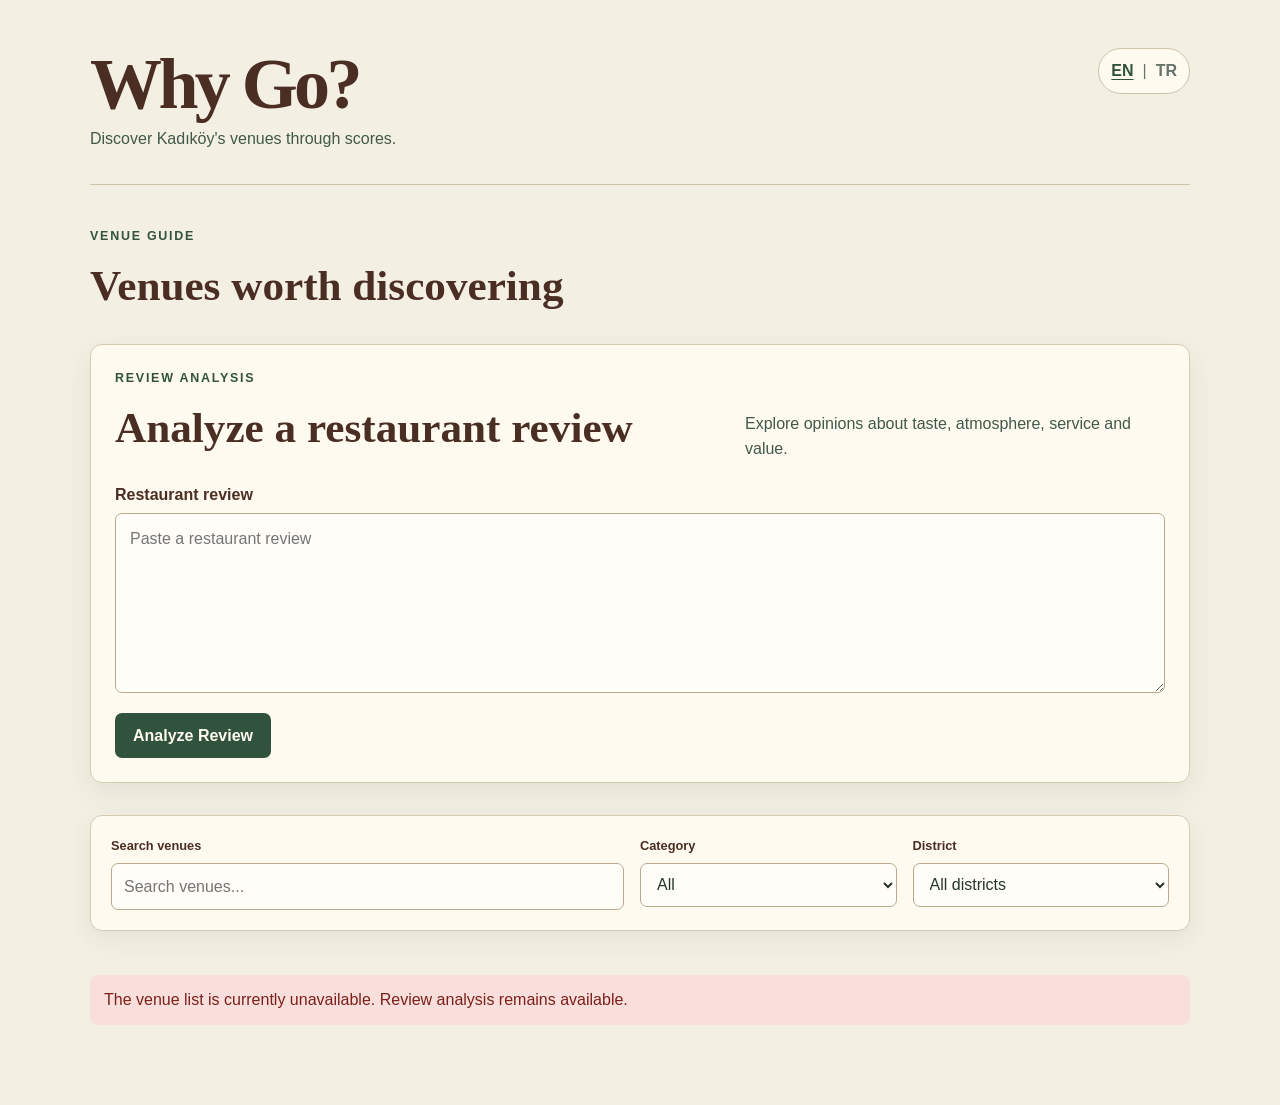
==== frontend/index.html @ 30055acd "Initial release of multilingual venue review analyzer" ====
<!DOCTYPE html>
<html lang="en">
<head>
  <meta charset="UTF-8">
  <meta name="viewport" content="width=device-width, initial-scale=1.0">
  <title>Why Go?</title>
  <link rel="stylesheet" href="css/style.css">
</head>
<body data-title-key="meta.indexTitle">
  <header class="site-header">
    <div class="site-header-top">
      <div>
        <h1 class="site-name" data-i18n="site.name">Why Go?</h1>
        <p data-i18n="site.tagline">Discover Kadıköy's venues through scores.</p>
      </div>
      <div class="language-switcher" role="group" data-i18n-aria-label="language.label" aria-label="Interface language">
        <button type="button" data-ui-language="en" aria-pressed="true">EN</button>
        <span aria-hidden="true">|</span>
        <button type="button" data-ui-language="tr" aria-pressed="false">TR</button>
      </div>
    </div>
  </header>

  <main>
    <div class="page-heading">
      <p class="eyebrow" data-i18n="page.eyebrow">Venue guide</p>
      <h2 data-i18n="page.heading">Venues worth discovering</h2>
    </div>

    <section class="review-analyzer" aria-labelledby="review-analyzer-title">
      <div class="review-analyzer-heading">
        <div>
          <p class="eyebrow" data-i18n="analyzer.eyebrow">Review analysis</p>
          <h2 id="review-analyzer-title" data-i18n="analyzer.title">Analyze a restaurant review</h2>
        </div>
        <p data-i18n="analyzer.description">Explore opinions about taste, atmosphere, service and value.</p>
      </div>

      <label class="review-input-label" for="review-text" data-i18n="analyzer.inputLabel">Restaurant review</label>
      <textarea
        id="review-text"
        rows="6"
        placeholder="Paste a restaurant review"
        data-i18n-placeholder="analyzer.placeholder"
      ></textarea>

      <div class="review-actions">
        <button id="analyze-review-button" type="button" data-i18n="analyzer.button">Analyze Review</button>
        <span id="analysis-status" role="status" aria-live="polite"></span>
      </div>

      <p id="analysis-error" class="analysis-error" role="alert" hidden></p>

      <div id="analysis-results" class="analysis-results" hidden>
        <div id="aspect-results" class="aspect-results"></div>
        <details class="analysis-details">
          <summary data-i18n="analyzer.details">Analysis details</summary>
          <div id="analysis-details-content"></div>
        </details>
      </div>
    </section>

    <div class="filters">
      <label>
        <span data-i18n="filters.search">Search venues</span>
        <input type="search" id="search-input" placeholder="Search venues..." data-i18n-placeholder="filters.searchPlaceholder">
      </label>

      <label>
        <span data-i18n="filters.category">Category</span>
        <select id="category-filter">
          <option value="all" data-i18n="filters.allCategories">All</option>
          <option value="Cafe" data-i18n="category.cafe">Cafe</option>
          <option value="Bakery Cafe" data-i18n="category.bakeryCafe">Bakery Cafe</option>
          <option value="Restaurant" data-i18n="category.restaurant">Restaurant</option>
          <option value="Pub" data-i18n="category.pub">Pub</option>
        </select>
      </label>

      <label>
        <span data-i18n="filters.district">District</span>
        <select id="district-filter">
          <option value="all" data-i18n="filters.allDistricts">All districts</option>
          <option value="Kadıköy">Kadıköy</option>
        </select>
      </label>
    </div>

    <div id="places-container" class="places-container"></div>
  </main>

  <script src="js/i18n.js"></script>
  <script src="js/app.js"></script>
  <script src="js/analyzer.js"></script>
</body>
</html>
---- frontend/css/style.css ----
* {
  box-sizing: border-box;
}

body {
  margin: 0;
  font-family: Arial, Helvetica, sans-serif;
  line-height: 1.6;
  color: #24352c;
  background-color: #f4efe3;
}

header,
main {
  width: min(1100px, calc(100% - 40px));
  margin-right: auto;
  margin-left: auto;
}

.site-header {
  padding: 48px 0 32px;
  border-bottom: 1px solid #cfc3aa;
}

.site-header-top {
  display: flex;
  align-items: flex-start;
  justify-content: space-between;
  gap: 24px;
}

.language-switcher {
  display: inline-flex;
  align-items: center;
  gap: 7px;
  padding: 7px 10px;
  border: 1px solid #cfc3aa;
  border-radius: 999px;
  color: #65736b;
  background-color: #fffaf0;
}

.language-switcher button {
  padding: 2px;
  border: 0;
  font: inherit;
  font-weight: 700;
  color: #65736b;
  background: transparent;
  cursor: pointer;
}

.language-switcher button.is-active {
  color: #31533e;
  text-decoration: underline;
  text-underline-offset: 3px;
}

.language-switcher button:focus-visible {
  outline: 2px solid #31533e;
  outline-offset: 3px;
}

.site-header p {
  margin: 6px 0 0;
  color: #40594a;
}

.site-name {
  margin: 0;
  font-family: Georgia, "Times New Roman", serif;
  font-size: clamp(2.5rem, 7vw, 4.5rem);
  font-weight: 700;
  line-height: 1;
  letter-spacing: -0.05em;
  color: #4b2e23;
  text-decoration: none;
}

main {
  padding: 42px 0 64px;
}

.page-heading {
  margin-bottom: 24px;
}

.page-heading h2,
.review-analyzer h2 {
  margin: 4px 0 0;
  font-family: Georgia, "Times New Roman", serif;
  font-size: clamp(1.8rem, 4vw, 2.7rem);
  color: #4b2e23;
}

.eyebrow {
  margin: 0;
  font-size: 0.78rem;
  font-weight: 700;
  letter-spacing: 0.14em;
  text-transform: uppercase;
  color: #31533e;
}

a {
  color: #4b2e23;
}

.review-analyzer {
  margin-bottom: 32px;
  padding: 24px;
  border: 1px solid #d5c9b0;
  border-radius: 12px;
  background-color: #fffaf0;
  box-shadow: 0 10px 28px rgba(40, 59, 47, 0.08);
}

.review-analyzer-heading {
  display: flex;
  align-items: end;
  justify-content: space-between;
  gap: 28px;
  margin-bottom: 20px;
}

.review-analyzer-heading > p {
  max-width: 420px;
  margin: 0;
  color: #40594a;
}

.review-input-label {
  display: block;
  margin-bottom: 6px;
  font-weight: 700;
  color: #4b2e23;
}

#review-text {
  width: 100%;
  min-height: 150px;
  resize: vertical;
  padding: 12px 14px;
  border: 1px solid #b9aa8e;
  border-radius: 7px;
  font: inherit;
  color: #24352c;
  background-color: #fffdf8;
}

#review-text:focus {
  outline: 2px solid #31533e;
  outline-offset: 2px;
}

.review-actions {
  display: flex;
  align-items: center;
  gap: 14px;
  margin-top: 12px;
}

#analyze-review-button {
  min-height: 44px;
  padding: 10px 18px;
  border: 0;
  border-radius: 7px;
  font: inherit;
  font-weight: 700;
  color: #fffaf0;
  background-color: #31533e;
  cursor: pointer;
}

#analyze-review-button:hover:not(:disabled) {
  background-color: #243f30;
}

#analyze-review-button:disabled {
  cursor: wait;
  opacity: 0.65;
}

#analysis-status {
  color: #40594a;
}

.analysis-error,
.places-error {
  padding: 12px 14px;
  border-radius: 7px;
  color: #7c201a;
  background-color: #f9dfdc;
}

.analysis-results {
  margin-top: 22px;
}

.aspect-results {
  display: grid;
  grid-template-columns: repeat(4, minmax(0, 1fr));
  gap: 12px;
}

.aspect-result-card {
  min-height: 124px;
  padding: 16px;
  border: 1px solid #d5c9b0;
  border-radius: 10px;
  background-color: #fffdf8;
}

.aspect-result-card h3 {
  margin: 0 0 10px;
  font-family: Georgia, "Times New Roman", serif;
  color: #4b2e23;
}

.aspect-outcome,
.aspect-confidence {
  margin: 4px 0;
}

.aspect-outcome {
  font-weight: 700;
}

.sentiment-positive {
  color: #237142;
}

.sentiment-neutral {
  color: #785d0c;
}

.sentiment-negative {
  color: #a22f27;
}

.sentiment-absent,
.aspect-confidence {
  color: #65736b;
}

.analysis-details {
  margin-top: 16px;
  padding-top: 14px;
  border-top: 1px solid #d5c9b0;
}

.analysis-details summary {
  font-weight: 700;
  cursor: pointer;
}

.filters {
  display: grid;
  grid-template-columns: 2fr 1fr 1fr;
  gap: 16px;
  margin-bottom: 28px;
  padding: 20px;
  border: 1px solid #d5c9b0;
  border-radius: 12px;
  background-color: #fffaf0;
  box-shadow: 0 8px 24px rgba(40, 59, 47, 0.07);
}

.filters label {
  display: flex;
  flex-direction: column;
  gap: 6px;
}

.filters label span {
  font-size: 0.8rem;
  font-weight: 700;
  color: #4b2e23;
}

.filters input,
.filters select {
  width: 100%;
  min-height: 44px;
  padding: 10px 12px;
  border: 1px solid #b9aa8e;
  border-radius: 7px;
  font: inherit;
  color: #24352c;
  background-color: #fffdf8;
}

.filters input:focus,
.filters select:focus {
  outline: 2px solid #31533e;
  outline-offset: 2px;
}

.places-container {
  display: grid;
  grid-template-columns: repeat(auto-fit, minmax(280px, 1fr));
  gap: 20px;
}

.place-card {
  padding: 24px;
  border: 1px solid #d5c9b0;
  border-radius: 12px;
  background-color: #fffaf0;
  box-shadow: 0 10px 28px rgba(40, 59, 47, 0.08);
}

.place-card h3 {
  margin-top: 0;
  margin-bottom: 8px;
  font-family: Georgia, "Times New Roman", serif;
  font-size: 1.45rem;
  color: #4b2e23;
}

.place-card h2 {
  margin-top: 0;
  font-family: Georgia, "Times New Roman", serif;
  color: #4b2e23;
}

.place-card p {
  margin: 8px 0;
}

.place-card ul {
  margin: 14px 0 20px;
  padding-left: 20px;
}

.overall-score {
  font-weight: bold;
  color: #31533e;
}

.place-card > a {
  display: inline-block;
  padding: 9px 14px;
  border-radius: 6px;
  font-weight: 700;
  color: #fffaf0;
  background-color: #31533e;
  text-decoration: none;
}

.place-card > a:hover {
  background-color: #243f30;
}

.details-main {
  max-width: 760px;
}

.back-link {
  display: inline-block;
  margin-top: 24px;
  font-weight: 700;
}

@media (max-width: 800px) {
  .review-analyzer-heading {
    align-items: start;
    flex-direction: column;
    gap: 10px;
  }

  .aspect-results {
    grid-template-columns: repeat(2, minmax(0, 1fr));
  }
}

@media (max-width: 700px) {
  .site-header-top {
    align-items: flex-start;
    flex-direction: column;
  }

  .site-header {
    padding-top: 36px;
  }

  .filters,
  .aspect-results {
    grid-template-columns: 1fr;
  }

  .places-container {
    grid-template-columns: 1fr;
  }
}
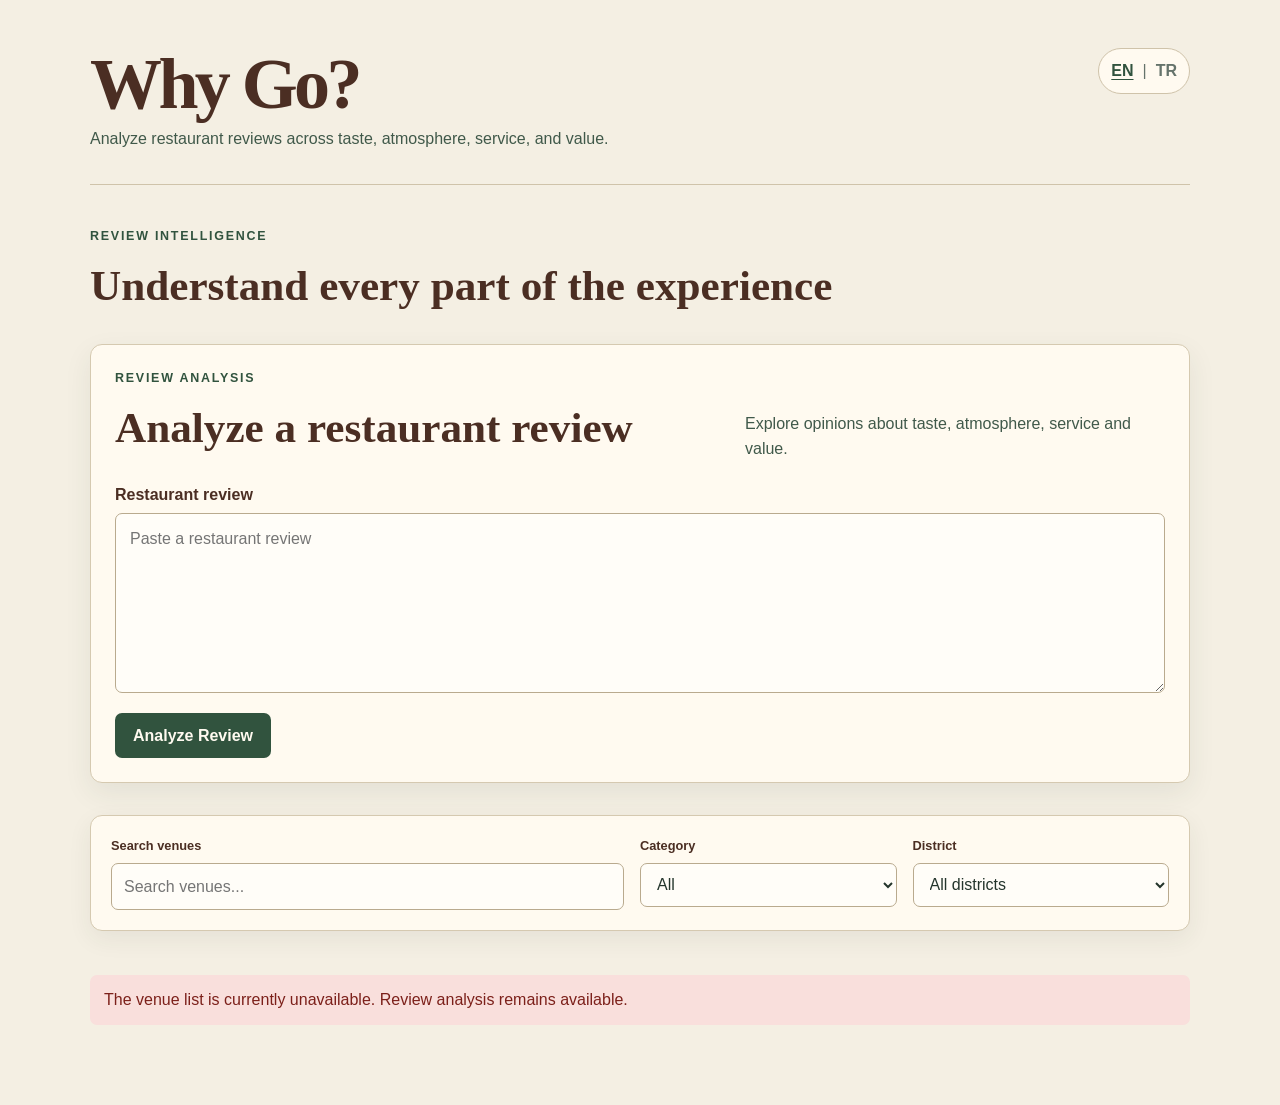
==== commit cbab47f5: "docs: polish frontend branding and add demo screenshot" ====
--- a/frontend/index.html
+++ b/frontend/index.html
@@ -11,7 +11,7 @@
     <div class="site-header-top">
       <div>
         <h1 class="site-name" data-i18n="site.name">Why Go?</h1>
-        <p data-i18n="site.tagline">Discover Kadıköy's venues through scores.</p>
+        <p data-i18n="site.tagline">Analyze restaurant reviews across taste, atmosphere, service, and value.</p>
       </div>
       <div class="language-switcher" role="group" data-i18n-aria-label="language.label" aria-label="Interface language">
         <button type="button" data-ui-language="en" aria-pressed="true">EN</button>
@@ -23,8 +23,8 @@
 
   <main>
     <div class="page-heading">
-      <p class="eyebrow" data-i18n="page.eyebrow">Venue guide</p>
-      <h2 data-i18n="page.heading">Venues worth discovering</h2>
+      <p class="eyebrow" data-i18n="page.eyebrow">REVIEW INTELLIGENCE</p>
+      <h2 data-i18n="page.heading">Understand every part of the experience</h2>
     </div>
 
     <section class="review-analyzer" aria-labelledby="review-analyzer-title">
